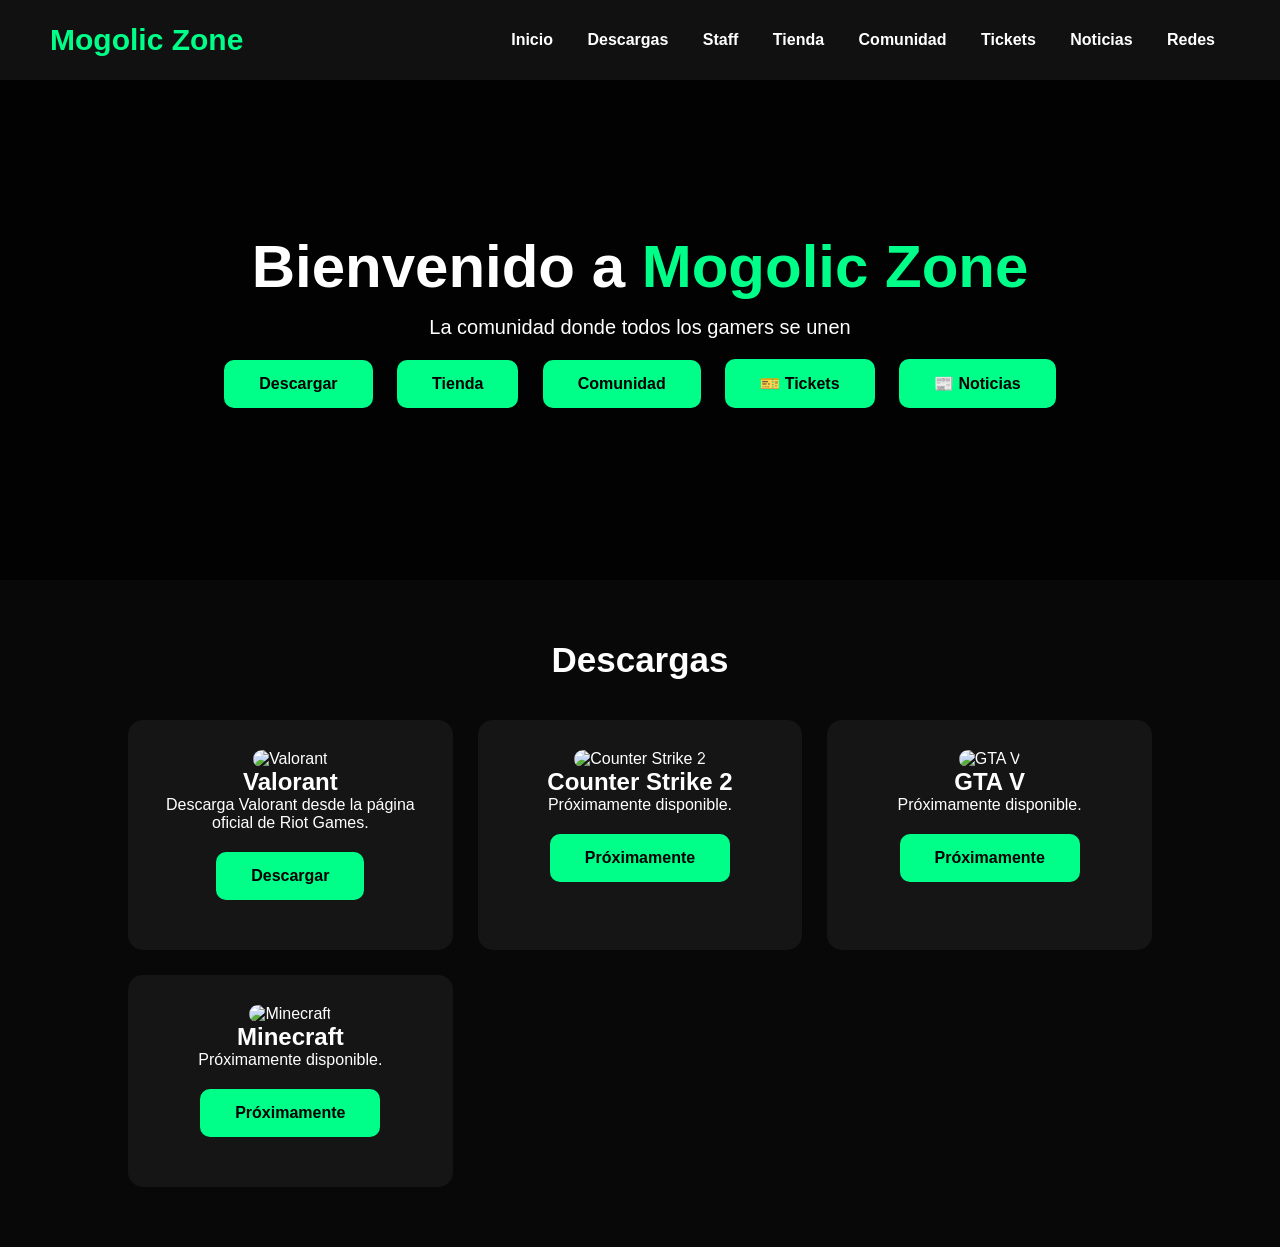
==== index.html @ 6693084e "Add files via upload" ====
<!DOCTYPE html>
<html lang="es">
<head>

<meta charset="UTF-8">
<meta name="viewport" content="width=device-width, initial-scale=1.0">

<title>Mogolic Zone | Comunidad Gamer</title>

<style>

*{
margin:0;
padding:0;
box-sizing:border-box;
font-family:Arial, sans-serif;
}

body{
background:#080808;
color:white;
}


header{
height:80px;
background:#111;
display:flex;
align-items:center;
justify-content:space-between;
padding:0 50px;
position:sticky;
top:0;
z-index:10;
}


.logo{
font-size:30px;
font-weight:bold;
color:#00ff88;
}


nav a{
color:white;
text-decoration:none;
margin:0 15px;
font-weight:bold;
}


nav a:hover{
color:#00ff88;
}


/* PORTADA */

.hero{

height:500px;

display:flex;
align-items:center;
justify-content:center;
text-align:center;


background:
linear-gradient(
rgba(0,0,0,.7),
rgba(0,0,0,.8)
),
url("https://wallpapercave.com/wp/wp8973931.jpg");


background-size:cover;
background-position:center;

}



.hero h1{
font-size:60px;
}


.hero span{
color:#00ff88;
}


.hero p{
font-size:20px;
margin-top:15px;
}



.btn{

display:inline-block;

margin:20px 10px;

padding:15px 35px;

background:#00ff88;

color:black;

text-decoration:none;

font-weight:bold;

border-radius:10px;

transition:.3s;

}



.btn:hover{

background:white;

transform:scale(1.1);

}




section{

padding:60px 10%;

}



.title{

text-align:center;

font-size:35px;

margin-bottom:40px;

}



.grid{

display:grid;

grid-template-columns:repeat(auto-fit,minmax(250px,1fr));

gap:25px;

}



.card{

background:#151515;

padding:30px;

border-radius:15px;

text-align:center;

}



.card img{

width:200px;

border-radius:15px;

}



.staff img{

width:120px;

height:120px;

object-fit:cover;

border-radius:50%;

}



.social{

text-align:center;

}


.social a{

display:inline-block;

background:#222;

color:white;

text-decoration:none;

padding:15px 25px;

margin:10px;

border-radius:10px;

}


.social a:hover{

background:#00ff88;

color:black;

}


footer{

background:#111;

text-align:center;

padding:20px;

}


</style>

</head>


<body>



<header>


<div class="logo">
Mogolic Zone
</div>



<nav>

<a href="#">
Inicio
</a>


<a href="#descargas">
Descargas
</a>


<a href="#staff">
Staff
</a>


<a href="tienda/index.html">
Tienda
</a>


<a href="comunidad/index.html">
Comunidad
</a>

<a href="tickets/index.html">
Tickets
</a>

<a href="noticias/index.html">
Noticias
</a>

<a href="#redes">
Redes
</a>


</nav>


</header>





<div class="hero">


<div>

<h1>
Bienvenido a <span>Mogolic Zone</span>
</h1>


<p>
La comunidad donde todos los gamers se unen
</p>


<a class="btn" href="#descargas">
Descargar
</a>


<a class="btn" href="tienda/index.html">
Tienda
</a>


<a class="btn" href="comunidad/index.html">
Comunidad
</a>

<a class="btn" href="tickets/index.html">
🎫 Tickets
</a>

<a class="btn" href="noticias/index.html">
📰 Noticias
</a>

</div>


</div>

<!-- DESCARGAS -->

<section id="descargas">

<h2 class="title">
Descargas
</h2>

<div class="grid">

<div class="card">

<img src="https://images.alphacoders.com/118/1188496.jpg" alt="Valorant">

<h2>Valorant</h2>

<p>Descarga Valorant desde la página oficial de Riot Games.</p>

<a class="btn" href="https://playvalorant.com/es-es/download/" target="_blank">
Descargar
</a>

</div>



<div class="card">

<img src="https://cdn.cloudflare.steamstatic.com/steam/apps/730/header.jpg" alt="Counter Strike 2">

<h2>Counter Strike 2</h2>

<p>Próximamente disponible.</p>

<a class="btn">
Próximamente
</a>

</div>



<div class="card">

<img src="https://cdn.cloudflare.steamstatic.com/steam/apps/271590/header.jpg" alt="GTA V">

<h2>GTA V</h2>

<p>Próximamente disponible.</p>

<a class="btn">
Próximamente
</a>

</div>



<div class="card">

<img src="https://cdn.cloudflare.steamstatic.com/steam/apps/1245620/header.jpg" alt="Minecraft">

<h2>Minecraft</h2>

<p>Próximamente disponible.</p>

<a class="btn">
Próximamente
</a>

</div>

</div>

</section>
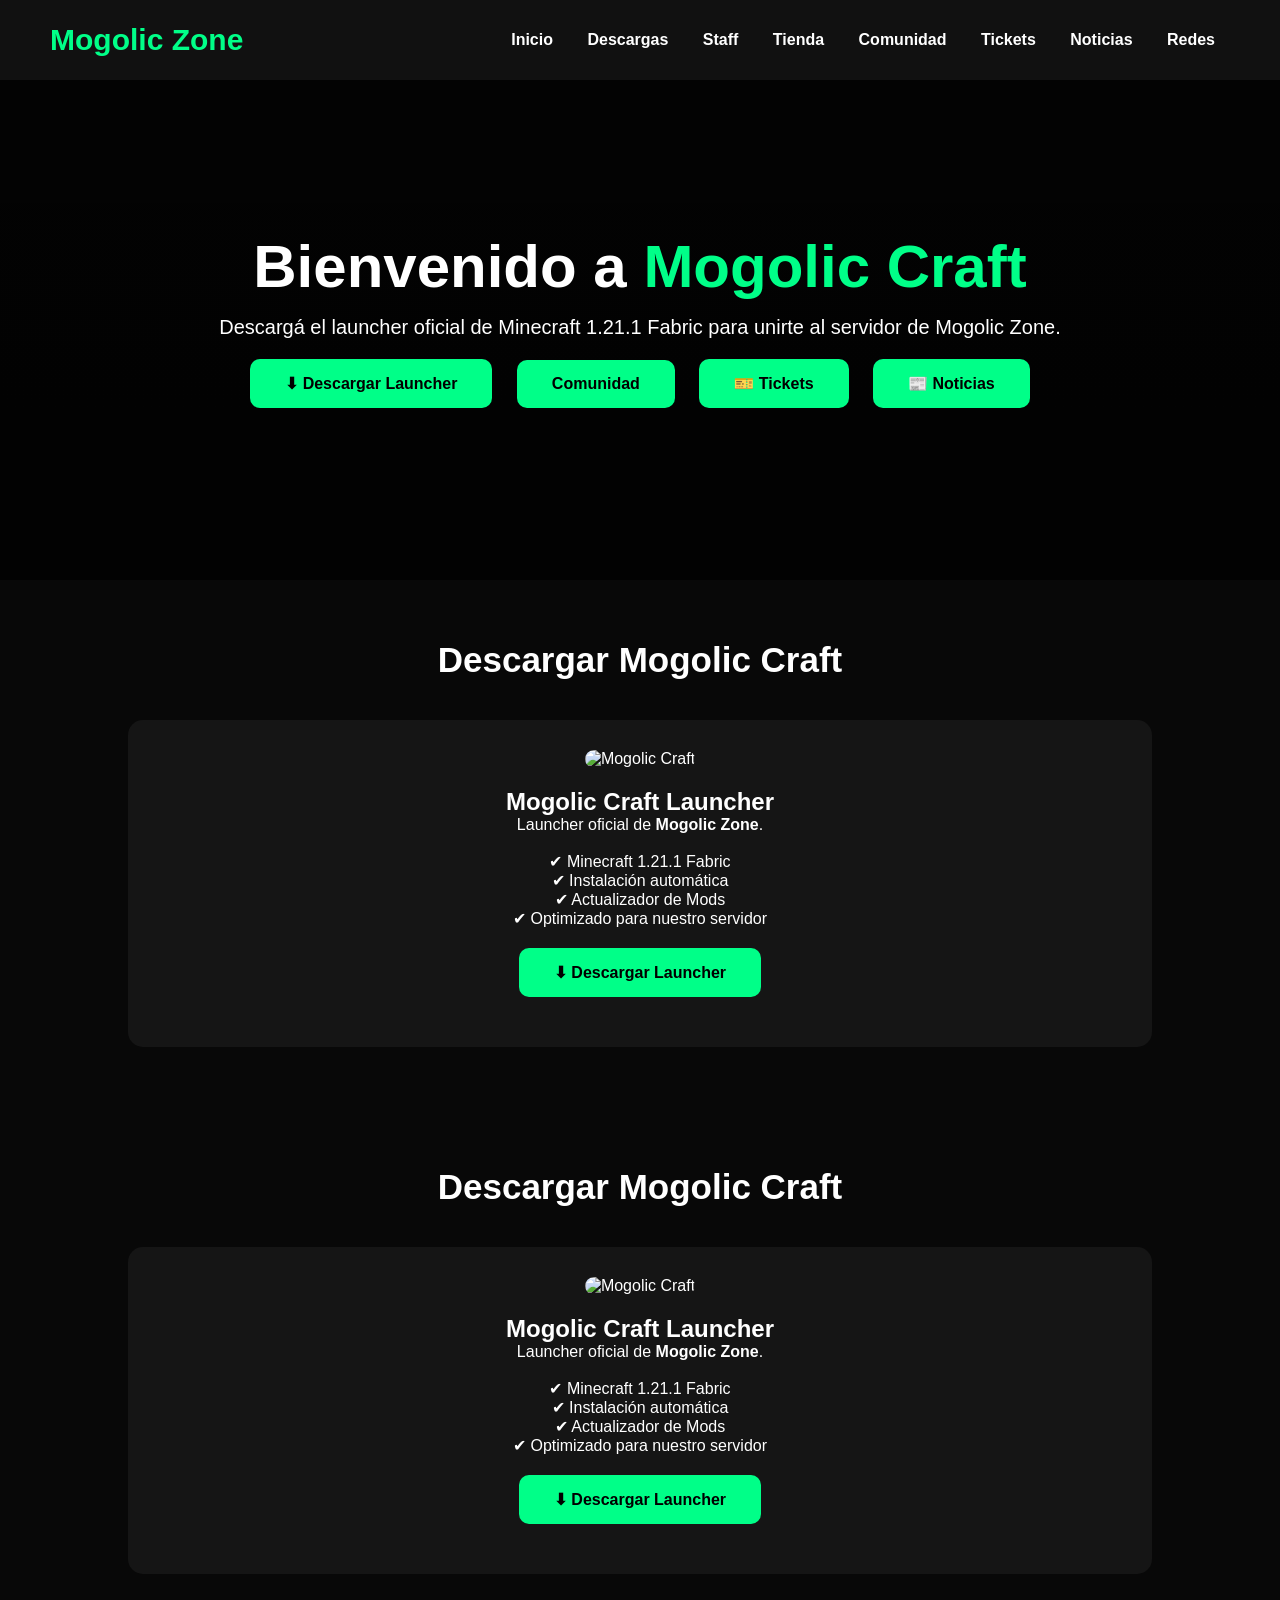
==== commit 4785d149: "Add files via upload" ====
--- a/index.html
+++ b/index.html
@@ -20,7 +20,6 @@
 background:#080808;
 color:white;
 }
-
 
 header{
 height:80px;
@@ -34,13 +33,11 @@
 z-index:10;
 }
 
-
 .logo{
 font-size:30px;
 font-weight:bold;
 color:#00ff88;
 }
-
 
 nav a{
 color:white;
@@ -49,11 +46,9 @@
 font-weight:bold;
 }
 
-
 nav a:hover{
 color:#00ff88;
 }
-
 
 /* PORTADA */
 
@@ -66,39 +61,31 @@
 justify-content:center;
 text-align:center;
 
-
 background:
 linear-gradient(
-rgba(0,0,0,.7),
-rgba(0,0,0,.8)
+rgba(0,0,0,.65),
+rgba(0,0,0,.80)
 ),
-url("https://wallpapercave.com/wp/wp8973931.jpg");
-
+url("https://media.discordapp.net/attachments/1528471646833348649/1528843341221855242/a.png?ex=6a63ba51&is=6a6268d1&hm=7b1564ba22299210b107589f4f620c9faebf537eac85c3370be36ef02c4d0c4a&=&format=webp&quality=lossless&width=1212&height=808");
 
 background-size:cover;
 background-position:center;
 
 }
 
-
-
 .hero h1{
 font-size:60px;
 }
 
-
 .hero span{
 color:#00ff88;
 }
-
 
 .hero p{
 font-size:20px;
 margin-top:15px;
 }
 
-
-
 .btn{
 
 display:inline-block;
@@ -121,8 +108,6 @@
 
 }
 
-
-
 .btn:hover{
 
 background:white;
@@ -131,17 +116,12 @@
 
 }
 
-
-
-
 section{
 
 padding:60px 10%;
 
 }
 
-
-
 .title{
 
 text-align:center;
@@ -152,8 +132,6 @@
 
 }
 
-
-
 .grid{
 
 display:grid;
@@ -164,8 +142,6 @@
 
 }
 
-
-
 .card{
 
 background:#151515;
@@ -178,17 +154,15 @@
 
 }
 
-
-
 .card img{
 
-width:200px;
+width:220px;
 
 border-radius:15px;
 
-}
-
-
+margin-bottom:20px;
+
+}
 
 .staff img{
 
@@ -202,15 +176,12 @@
 
 }
 
-
-
 .social{
 
 text-align:center;
 
 }
 
-
 .social a{
 
 display:inline-block;
@@ -229,7 +200,6 @@
 
 }
 
-
 .social a:hover{
 
 background:#00ff88;
@@ -238,7 +208,6 @@
 
 }
 
-
 footer{
 
 background:#111;
@@ -249,47 +218,36 @@
 
 }
 
-
 </style>
 
 </head>
 
-
 <body>
 
-
-
 <header>
-
 
 <div class="logo">
 Mogolic Zone
 </div>
 
-
-
 <nav>
 
 <a href="#">
 Inicio
 </a>
 
-
 <a href="#descargas">
 Descargas
 </a>
 
-
 <a href="#staff">
 Staff
 </a>
 
-
 <a href="tienda/index.html">
 Tienda
 </a>
 
-
 <a href="comunidad/index.html">
 Comunidad
 </a>
@@ -302,44 +260,29 @@
 Noticias
 </a>
 
-<a href="#redes">
+<a href="redes/index.html">
 Redes
 </a>
 
-
 </nav>
 
-
 </header>
 
-
-
-
-
 <div class="hero">
 
-
 <div>
 
 <h1>
-Bienvenido a <span>Mogolic Zone</span>
+Bienvenido a <span>Mogolic Craft</span>
 </h1>
 
-
 <p>
-La comunidad donde todos los gamers se unen
+Descargá el launcher oficial de Minecraft 1.21.1 Fabric para unirte al servidor de Mogolic Zone.
 </p>
 
-
 <a class="btn" href="#descargas">
-Descargar
-</a>
-
-
-<a class="btn" href="tienda/index.html">
-Tienda
-</a>
-
+⬇ Descargar Launcher
+</a>
 
 <a class="btn" href="comunidad/index.html">
 Comunidad
@@ -355,77 +298,78 @@
 
 </div>
 
-
 </div>
 
 <!-- DESCARGAS -->
 
+ <section id="descargas">
+
+<h2 class="title">
+Descargar Mogolic Craft
+</h2>
+
+<div class="grid">
+
+<div class="card">
+
+<img src="https://cdn.discordapp.com/attachments/1528471646833348649/1528478248579891200/51cdbb26-7322-4ff2-9cac-6178f4a903ae.png?ex=6a63b7cc&is=6a62664c&hm=487ff1acbf8d01b79fd5d5a7aaa2e9e5e72e40b9b39034095d7bd204cc0edbdc&" alt="Mogolic Craft">
+
+<h2>Mogolic Craft Launcher</h2>
+
+<p>
+Launcher oficial de <b>Mogolic Zone</b>.
+<br><br>
+✔ Minecraft 1.21.1 Fabric
+<br>
+✔ Instalación automática
+<br>
+✔ Actualizador de Mods
+<br>
+✔ Optimizado para nuestro servidor
+</p>
+
+<a class="btn"
+href="https://www.mediafire.com/file/2n8blda6j2nyabi/MogolicCraft.Setup.exe/file"
+target="_blank">
+⬇ Descargar Launcher
+</a>
+
+</div>
+
+</div>
+
+</section>
+
 <section id="descargas">
 
 <h2 class="title">
-Descargas
+Descargar Mogolic Craft
 </h2>
 
 <div class="grid">
 
 <div class="card">
 
-<img src="https://images.alphacoders.com/118/1188496.jpg" alt="Valorant">
-
-<h2>Valorant</h2>
-
-<p>Descarga Valorant desde la página oficial de Riot Games.</p>
-
-<a class="btn" href="https://playvalorant.com/es-es/download/" target="_blank">
-Descargar
-</a>
-
-</div>
-
-
-
-<div class="card">
-
-<img src="https://cdn.cloudflare.steamstatic.com/steam/apps/730/header.jpg" alt="Counter Strike 2">
-
-<h2>Counter Strike 2</h2>
-
-<p>Próximamente disponible.</p>
-
-<a class="btn">
-Próximamente
-</a>
-
-</div>
-
-
-
-<div class="card">
-
-<img src="https://cdn.cloudflare.steamstatic.com/steam/apps/271590/header.jpg" alt="GTA V">
-
-<h2>GTA V</h2>
-
-<p>Próximamente disponible.</p>
-
-<a class="btn">
-Próximamente
-</a>
-
-</div>
-
-
-
-<div class="card">
-
-<img src="https://cdn.cloudflare.steamstatic.com/steam/apps/1245620/header.jpg" alt="Minecraft">
-
-<h2>Minecraft</h2>
-
-<p>Próximamente disponible.</p>
-
-<a class="btn">
-Próximamente
+<img src="https://cdn.discordapp.com/attachments/1528471646833348649/1528478248579891200/51cdbb26-7322-4ff2-9cac-6178f4a903ae.png?ex=6a63b7cc&is=6a62664c&hm=487ff1acbf8d01b79fd5d5a7aaa2e9e5e72e40b9b39034095d7bd204cc0edbdc&" alt="Mogolic Craft">
+
+<h2>Mogolic Craft Launcher</h2>
+
+<p>
+Launcher oficial de <b>Mogolic Zone</b>.
+<br><br>
+✔ Minecraft 1.21.1 Fabric
+<br>
+✔ Instalación automática
+<br>
+✔ Actualizador de Mods
+<br>
+✔ Optimizado para nuestro servidor
+</p>
+
+<a class="btn"
+href="https://www.mediafire.com/file/2n8blda6j2nyabi/MogolicCraft.Setup.exe/file"
+target="_blank">
+⬇ Descargar Launcher
 </a>
 
 </div>
